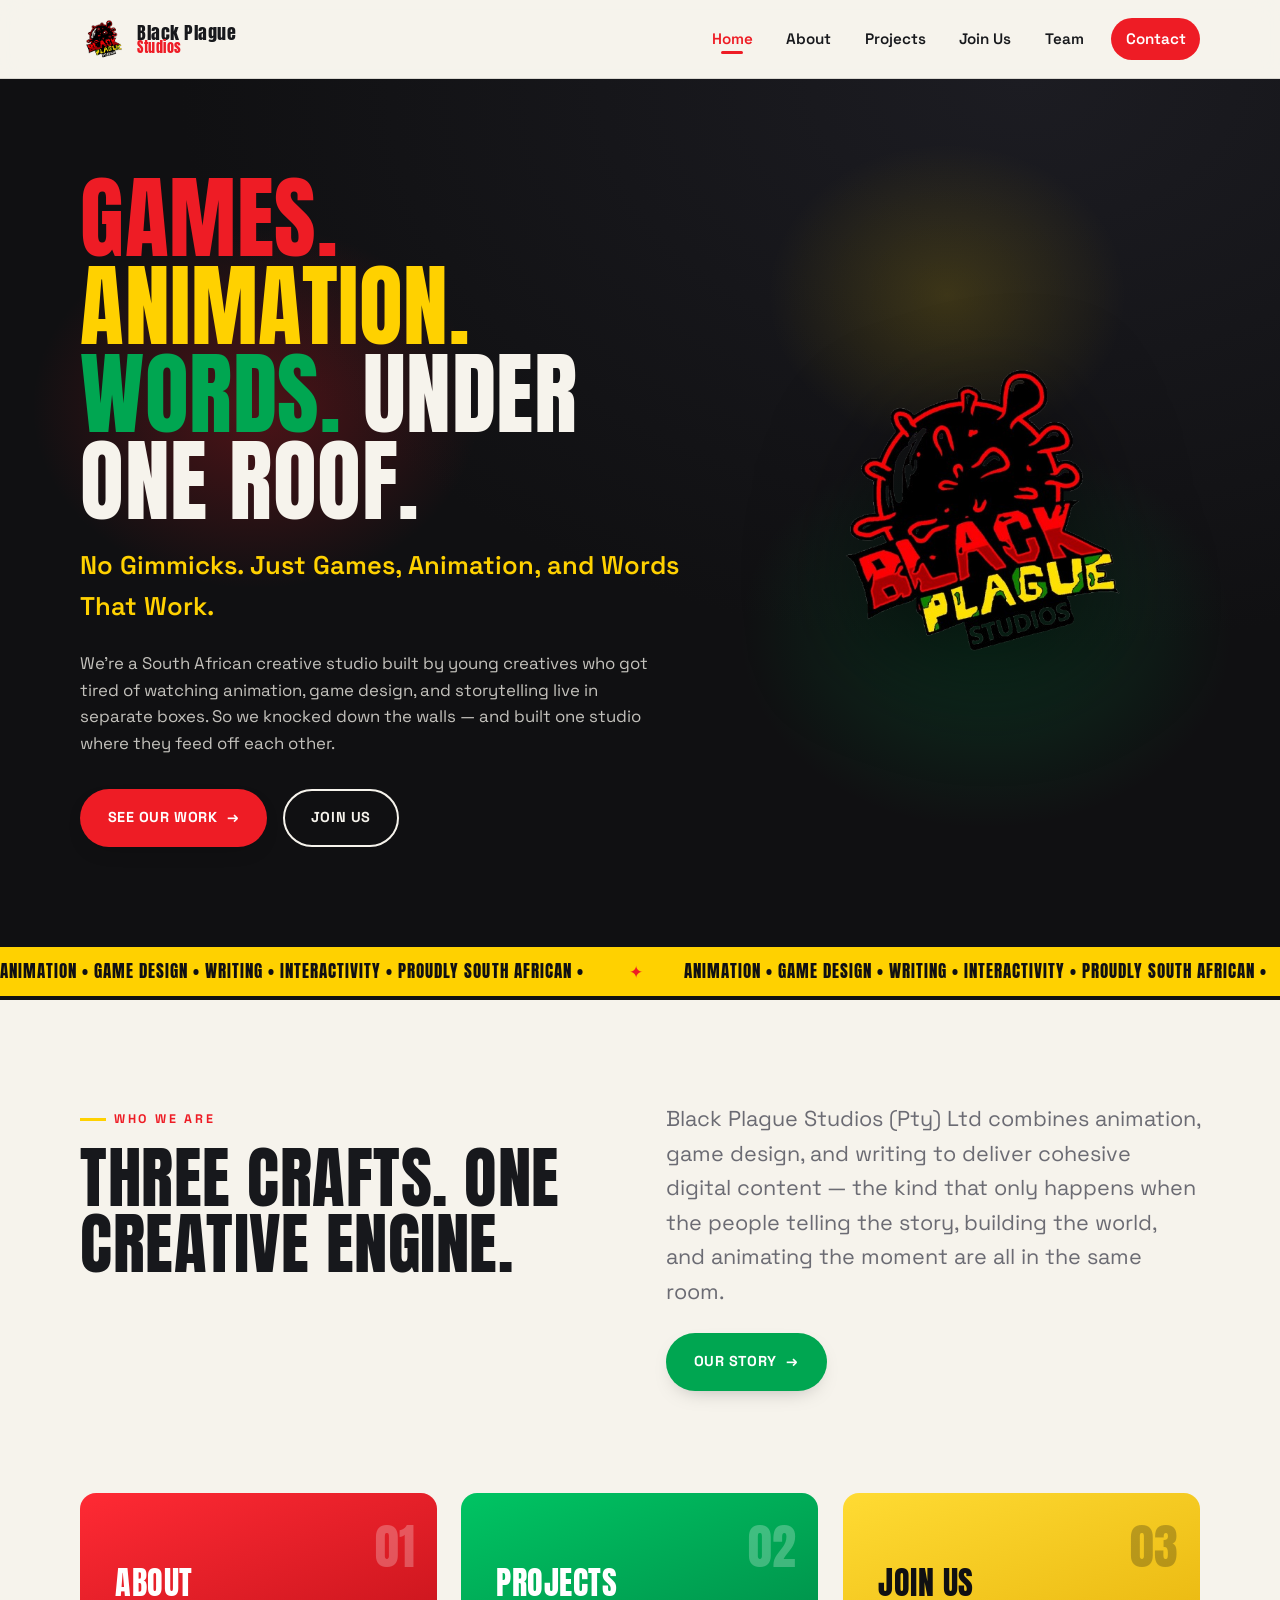
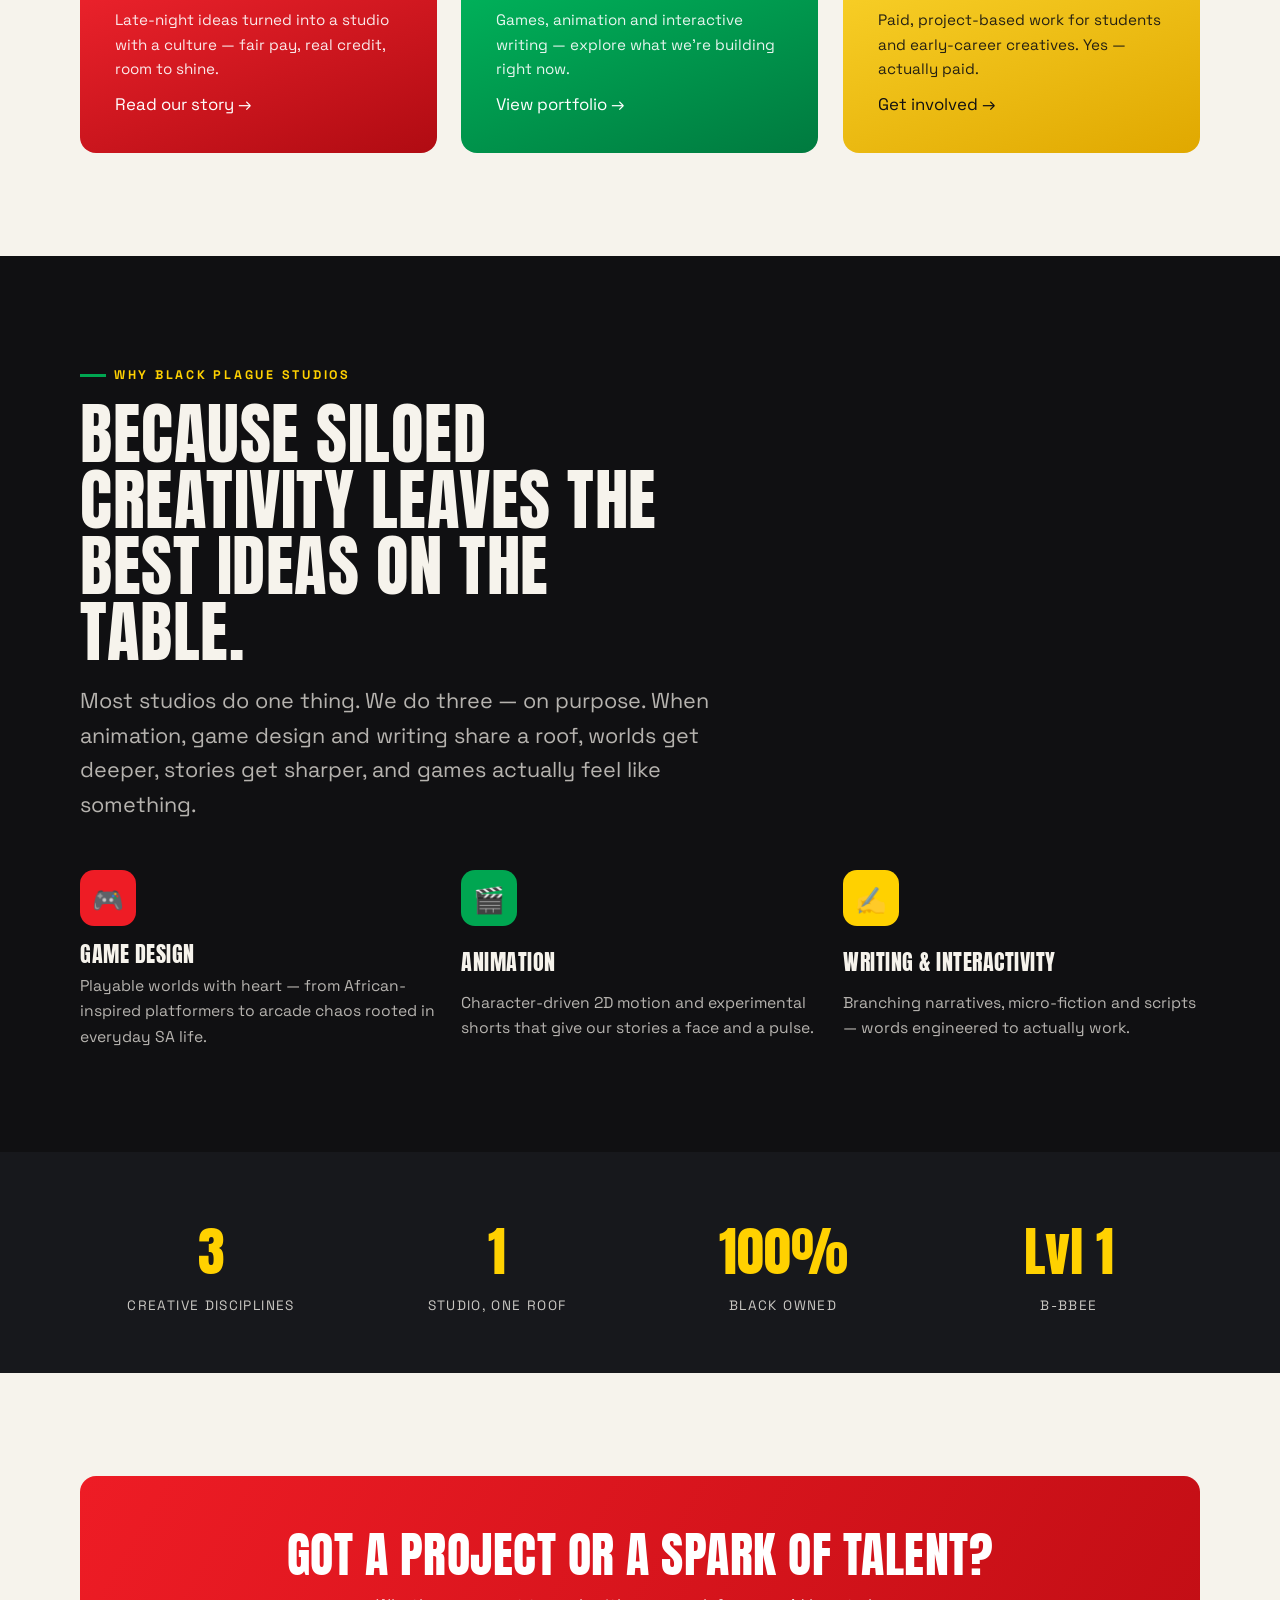
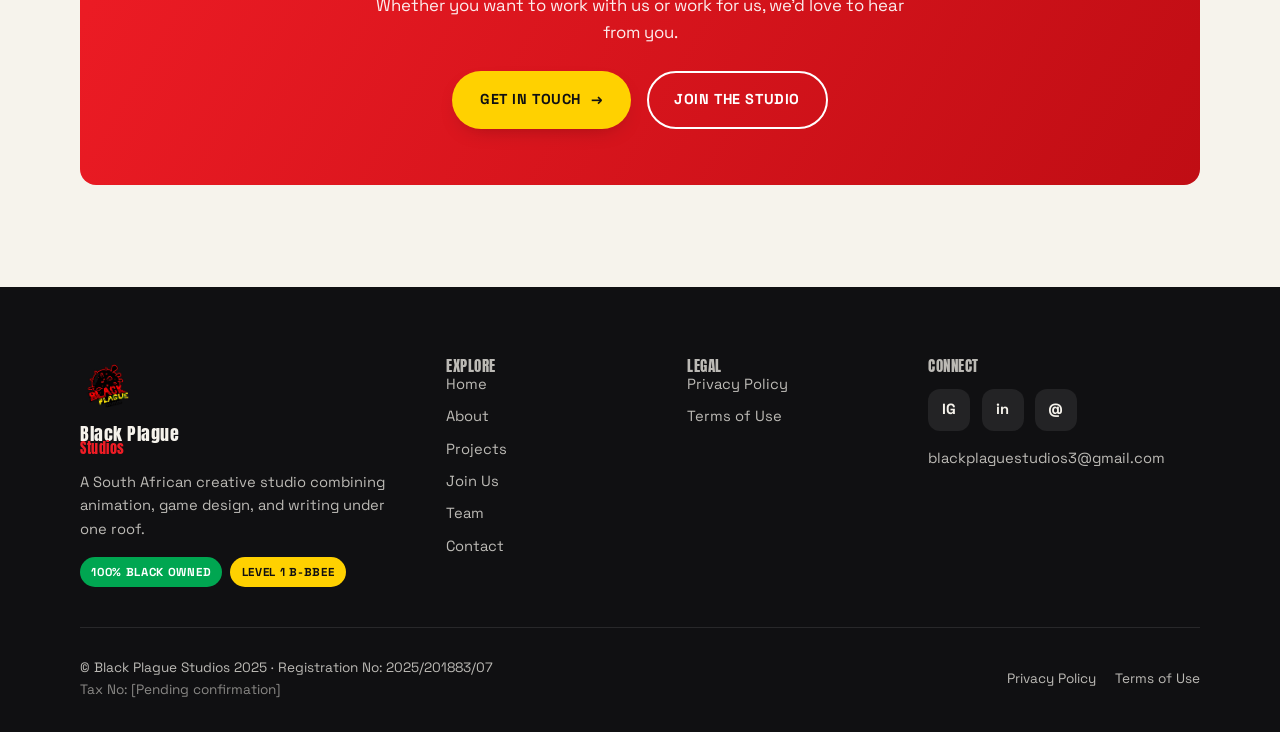
==== index.html @ 847efbd3 "Start" ====
<!DOCTYPE html>
<html lang="en">
<head>
  <meta charset="UTF-8" />
  <meta name="viewport" content="width=device-width, initial-scale=1.0" />
  <title>Black Plague Studios — Games, Animation &amp; Words That Work</title>
  <meta name="description" content="Black Plague Studios is a South African creative studio combining animation, game design, and writing under one roof. No gimmicks. Just work that works." />
  <meta name="theme-color" content="#101012" />

  <!-- Social preview -->
  <meta property="og:title" content="Black Plague Studios" />
  <meta property="og:description" content="No Gimmicks. Just Games, Animation, and Words That Work." />
  <meta property="og:type" content="website" />
  <meta property="og:image" content="assets/Company Logo.jpg" />

  <link rel="icon" type="image/jpeg" href="assets/Company Logo.jpg" />
  <link rel="preconnect" href="https://fonts.googleapis.com" />
  <link rel="preconnect" href="https://fonts.gstatic.com" crossorigin />
  <link href="https://fonts.googleapis.com/css2?family=Anton&family=Space+Grotesk:wght@400;500;600;700&display=swap" rel="stylesheet" />
  <link rel="stylesheet" href="css/styles.css" />
</head>
<body>

  <!-- ===== Loading screen (CSS logo animation placeholder for future video) ===== -->
  <div class="loader" id="loader" role="status" aria-live="polite">
    <div class="loader-inner">
      <video class="loader-video" src="assets/company animated video.mp4" poster="assets/logo.png" autoplay muted playsinline aria-label="Black Plague Studios intro animation"></video>
      <span class="loader-word">Loading</span>
      <div class="loader-bar"><span></span></div>
    </div>
  </div>

  <!-- ===== Header ===== -->
  <header class="site-header" id="siteHeader">
    <div class="container header-inner">
      <a class="brand" href="index.html" aria-label="Black Plague Studios home">
        <img class="brand-logo" src="assets/logo.png" alt="Black Plague Studios logo" />
        <span class="brand-name">Black Plague <span>Studios</span></span>
      </a>
      <nav class="main-nav" id="mainNav" aria-label="Primary">
        <ul>
          <li><a href="index.html">Home</a></li>
          <li><a href="about.html">About</a></li>
          <li><a href="projects.html">Projects</a></li>
          <li><a href="join-us.html">Join Us</a></li>
          <li><a href="team.html">Team</a></li>
          <li class="nav-cta"><a href="contact.html">Contact</a></li>
        </ul>
      </nav>
      <button class="nav-toggle" id="navToggle" aria-label="Toggle navigation menu" aria-expanded="false" aria-controls="mainNav">
        <span></span><span></span><span></span>
      </button>
    </div>
  </header>

  <main>
    <!-- ===== Hero ===== -->
    <section class="hero">
      <div class="container">
        <div class="hero-grid">
          <div class="hero-copy">
            <h1>
              <span class="hl-red">Games.</span>
              <span class="hl-yellow">Animation.</span>
              <span class="hl-green">Words.</span>
              Under one roof.
            </h1>
            <p class="hero-tagline">No Gimmicks. Just Games, Animation, and Words That Work.</p>
            <p class="hero-intro">
              We're a South African creative studio built by young creatives who got tired of
              watching animation, game design, and storytelling live in separate boxes. So we
              knocked down the walls — and built one studio where they feed off each other.
            </p>
            <div class="btn-row">
              <a class="btn" href="projects.html">See our work <span class="arrow">→</span></a>
              <a class="btn btn--ghost" href="join-us.html"><span>Join us</span></a>
            </div>
          </div>
          <div class="hero-logo-wrap">
            <img class="hero-logo" src="assets/logo.png" alt="Black Plague Studios plague-cell logo" />
          </div>
        </div>
      </div>
    </section>

    <!-- ===== Marquee strip ===== -->
    <div class="marquee" aria-hidden="true">
      <div class="marquee-track">
        <span>Animation • Game Design • Writing • Interactivity • Proudly South African •&nbsp;</span>
        <span>Animation • Game Design • Writing • Interactivity • Proudly South African •&nbsp;</span>
      </div>
    </div>

    <!-- ===== Intro / positioning ===== -->
    <section class="section">
      <div class="container">
        <div class="two-col">
          <div data-reveal>
            <p class="eyebrow">Who we are</p>
            <h2 class="section-title">Three crafts. One creative engine.</h2>
          </div>
          <div data-reveal data-delay="1">
            <p class="lead">
              Black Plague Studios (Pty) Ltd combines animation, game design, and writing to deliver
              cohesive digital content — the kind that only happens when the people telling the
              story, building the world, and animating the moment are all in the same room.
            </p>
            <div class="btn-row" style="margin-top:1.5rem">
              <a class="btn btn--green" href="about.html">Our story <span class="arrow">→</span></a>
            </div>
          </div>
        </div>
      </div>
    </section>

    <!-- ===== Teasers: About / Projects / Join ===== -->
    <section class="section" style="padding-top:0">
      <div class="container">
        <div class="teasers">
          <a class="teaser teaser--red" href="about.html" data-reveal>
            <span class="teaser-index">01</span>
            <h3>About</h3>
            <p>Late-night ideas turned into a studio with a culture — fair pay, real credit, room to shine.</p>
            <span class="card-link">Read our story <span class="arrow">→</span></span>
          </a>
          <a class="teaser teaser--green" href="projects.html" data-reveal data-delay="1">
            <span class="teaser-index">02</span>
            <h3>Projects</h3>
            <p>Games, animation and interactive writing — explore what we're building right now.</p>
            <span class="card-link">View portfolio <span class="arrow">→</span></span>
          </a>
          <a class="teaser teaser--yellow" href="join-us.html" data-reveal data-delay="2">
            <span class="teaser-index">03</span>
            <h3>Join Us</h3>
            <p>Paid, project-based work for students and early-career creatives. Yes — actually paid.</p>
            <span class="card-link">Get involved <span class="arrow">→</span></span>
          </a>
        </div>
      </div>
    </section>

    <!-- ===== Why Black Plague Studios ===== -->
    <section class="section section--dark">
      <div class="container">
        <div style="max-width:60ch" data-reveal>
          <p class="eyebrow">Why Black Plague Studios</p>
          <h2 class="section-title">Because siloed creativity leaves the best ideas on the table.</h2>
          <p class="lead" style="margin-top:1.2rem">
            Most studios do one thing. We do three — on purpose. When animation, game design and
            writing share a roof, worlds get deeper, stories get sharper, and games actually feel
            like something.
          </p>
        </div>

        <div class="grid grid-3" style="margin-top:3rem">
          <div class="feature" data-reveal>
            <span class="feature-icon" style="background:var(--red)">🎮</span>
            <h3>Game Design</h3>
            <p>Playable worlds with heart — from African-inspired platformers to arcade chaos rooted in everyday SA life.</p>
          </div>
          <div class="feature" data-reveal data-delay="1">
            <span class="feature-icon" style="background:var(--green)">🎬</span>
            <h3>Animation</h3>
            <p>Character-driven 2D motion and experimental shorts that give our stories a face and a pulse.</p>
          </div>
          <div class="feature" data-reveal data-delay="2">
            <span class="feature-icon" style="background:var(--yellow);color:var(--black)">✍️</span>
            <h3>Writing &amp; Interactivity</h3>
            <p>Branching narratives, micro-fiction and scripts — words engineered to actually work.</p>
          </div>
        </div>
      </div>
    </section>

    <!-- ===== Stats band ===== -->
    <section class="section section--ink" style="padding-block:clamp(2.5rem,5vw,3.5rem)">
      <div class="container">
        <div class="stats">
          <div class="stat" data-reveal>
            <div class="stat-num">3</div>
            <div class="stat-label">Creative disciplines</div>
          </div>
          <div class="stat" data-reveal data-delay="1">
            <div class="stat-num">1</div>
            <div class="stat-label">Studio, one roof</div>
          </div>
          <div class="stat" data-reveal data-delay="2">
            <div class="stat-num">100%</div>
            <div class="stat-label">Black owned</div>
          </div>
          <div class="stat" data-reveal data-delay="3">
            <div class="stat-num">Lvl 1</div>
            <div class="stat-label">B-BBEE</div>
          </div>
        </div>
      </div>
    </section>

    <!-- ===== CTA ===== -->
    <section class="section">
      <div class="container">
        <div class="cta-banner" data-reveal>
          <h2>Got a project or a spark of talent?</h2>
          <p>Whether you want to work with us or work for us, we'd love to hear from you.</p>
          <div class="btn-row" style="justify-content:center">
            <a class="btn btn--yellow" href="contact.html">Get in touch <span class="arrow">→</span></a>
            <a class="btn btn--ghost" href="join-us.html" style="border-color:#fff"><span style="color:#fff">Join the studio</span></a>
          </div>
        </div>
      </div>
    </section>
  </main>

  <!-- ===== Footer (shared) ===== -->
  <footer class="site-footer">
    <div class="container">
      <div class="footer-grid">
        <div class="footer-brand">
          <img class="footer-logo" src="assets/logo.png" alt="Black Plague Studios logo" />
          <span class="brand-name">Black Plague <span>Studios</span></span>
          <p>A South African creative studio combining animation, game design, and writing under one roof.</p>
          <div class="footer-badges">
            <span class="badge badge--g">100% Black Owned</span>
            <span class="badge badge--y">Level 1 B-BBEE</span>
          </div>
        </div>

        <div class="footer-col">
          <h4>Explore</h4>
          <ul class="footer-links">
            <li><a href="index.html">Home</a></li>
            <li><a href="about.html">About</a></li>
            <li><a href="projects.html">Projects</a></li>
            <li><a href="join-us.html">Join Us</a></li>
            <li><a href="team.html">Team</a></li>
            <li><a href="contact.html">Contact</a></li>
          </ul>
        </div>

        <div class="footer-col">
          <h4>Legal</h4>
          <ul class="footer-links">
            <li><a href="privacy-policy.html">Privacy Policy</a></li>
            <li><a href="terms.html">Terms of Use</a></li>
          </ul>
        </div>

        <div class="footer-col">
          <h4>Connect</h4>
          <div class="footer-social">
            <a class="ig" href="https://www.instagram.com/blackplaguestudio_rsa/" target="_blank" rel="noopener" aria-label="Instagram">IG</a>
            <a class="in" href="https://www.linkedin.com/company/black-plague-studios/" target="_blank" rel="noopener" aria-label="LinkedIn">in</a>
            <a class="mail" href="mailto:blackplaguestudios3@gmail.com" aria-label="Email">@</a>
          </div>
          <ul class="footer-links" style="margin-top:1rem">
            <li><a href="mailto:blackplaguestudios3@gmail.com">blackplaguestudios3@gmail.com</a></li>
          </ul>
        </div>
      </div>

      <div class="footer-legal">
        <div>
          <div>© Black Plague Studios 2025 · Registration No: 2025/201883/07</div>
          <div style="opacity:.7">Tax No: [Pending confirmation]</div>
        </div>
        <nav aria-label="Legal">
          <a href="privacy-policy.html">Privacy Policy</a>
          <a href="terms.html">Terms of Use</a>
        </nav>
      </div>
    </div>
  </footer>

  <script src="js/main.js"></script>
</body>
</html>
---- css/styles.css ----
/* ============================================================
   BLACK PLAGUE STUDIOS — Global Stylesheet
   Bold · Energetic · Urban
   Palette driven by CSS variables for easy theming.
   ============================================================ */

/* ---------- 1. Design Tokens ---------- */
:root {
  /* Brand palette (from the logo) */
  --red:    #ee1c25;
  --red-2:  #c00d14;
  --yellow: #ffd100;
  --green:  #00a651;
  --green-2:#008544;
  --black:  #101012;
  --ink:    #17181c;

  /* Neutrals */
  --paper:   #f6f3ec;   /* warm off-white page bg */
  --paper-2: #ece7db;
  --white:   #ffffff;
  --muted:   #6b6b73;
  --line:    rgba(16,16,18,.12);

  /* Semantic */
  --bg:        var(--paper);
  --text:      var(--ink);
  --accent:    var(--red);

  /* Type */
  --font-display: "Anton", "Arial Narrow", "Impact", sans-serif;
  --font-body: "Space Grotesk", "Segoe UI", system-ui, -apple-system, sans-serif;

  /* Structure */
  --container: 1200px;
  --radius: 16px;
  --radius-sm: 10px;
  --header-h: 78px;

  /* Motion */
  --ease: cubic-bezier(.16,.84,.44,1);
  --shadow: 0 18px 40px -18px rgba(0,0,0,.45);
  --shadow-sm: 0 8px 22px -12px rgba(0,0,0,.35);
}

/* ---------- 2. Reset & Base ---------- */
*, *::before, *::after { box-sizing: border-box; }

* { margin: 0; }

html {
  scroll-behavior: smooth;
  -webkit-text-size-adjust: 100%;
}

body {
  font-family: var(--font-body);
  background: var(--bg);
  color: var(--text);
  line-height: 1.6;
  font-size: 1.05rem;
  -webkit-font-smoothing: antialiased;
  overflow-x: hidden;
}

img { max-width: 100%; display: block; height: auto; }

a { color: inherit; text-decoration: none; }

ul { list-style: none; padding: 0; }

button { font-family: inherit; cursor: pointer; border: none; background: none; }

h1, h2, h3, h4 {
  font-family: var(--font-display);
  font-weight: 400;
  line-height: .98;
  letter-spacing: .5px;
  text-transform: uppercase;
}

:focus-visible {
  outline: 3px solid var(--green);
  outline-offset: 3px;
  border-radius: 4px;
}

/* ---------- 3. Layout helpers ---------- */
.container {
  width: 100%;
  max-width: var(--container);
  margin-inline: auto;
  padding-inline: clamp(1.1rem, 4vw, 2.5rem);
}

.section {
  padding-block: clamp(3.5rem, 8vw, 7rem);
  position: relative;
}

.section--dark { background: var(--black); color: var(--paper); }
.section--ink  { background: var(--ink);  color: var(--paper); }

.eyebrow {
  display: inline-flex;
  align-items: center;
  gap: .5rem;
  font-family: var(--font-body);
  font-weight: 700;
  font-size: .78rem;
  letter-spacing: .22em;
  text-transform: uppercase;
  color: var(--red);
  margin-bottom: 1rem;
}
.eyebrow::before {
  content: "";
  width: 26px; height: 3px;
  background: var(--yellow);
  display: inline-block;
}
.section--dark .eyebrow, .section--ink .eyebrow { color: var(--yellow); }
.section--dark .eyebrow::before { background: var(--green); }

.section-title {
  font-size: clamp(2.1rem, 6vw, 4.2rem);
  max-width: 18ch;
}

.lead {
  font-size: clamp(1.05rem, 2vw, 1.35rem);
  max-width: 60ch;
  color: var(--muted);
}
.section--dark .lead, .section--ink .lead { color: rgba(246,243,236,.72); }

.text-center { text-align: center; }
.mx-auto { margin-inline: auto; }

/* ---------- 4. Buttons ---------- */
.btn {
  --btn-bg: var(--red);
  --btn-fg: #fff;
  display: inline-flex;
  align-items: center;
  gap: .6rem;
  padding: .95rem 1.6rem;
  background: var(--btn-bg);
  color: var(--btn-fg);
  font-weight: 700;
  letter-spacing: .04em;
  text-transform: uppercase;
  font-size: .9rem;
  border-radius: 999px;
  transition: transform .25s var(--ease), box-shadow .25s var(--ease), background .25s;
  box-shadow: var(--shadow-sm);
  border: 2px solid transparent;
}
.btn:hover { transform: translateY(-3px); box-shadow: var(--shadow); }
.btn:active { transform: translateY(-1px); }
.btn .arrow { transition: transform .25s var(--ease); }
.btn:hover .arrow { transform: translateX(4px); }

.btn--yellow { --btn-bg: var(--yellow); --btn-fg: var(--black); }
.btn--green  { --btn-bg: var(--green);  --btn-fg: #fff; }
.btn--ghost {
  --btn-bg: transparent; --btn-fg: currentColor;
  border-color: currentColor;
  box-shadow: none;
}
.btn--ghost:hover { background: currentColor; }
.btn--ghost:hover span { color: var(--black); }

.btn-row { display: flex; flex-wrap: wrap; gap: 1rem; }

/* ---------- 5. Loader ---------- */
.loader {
  position: fixed;
  inset: 0;
  z-index: 2000;
  background: var(--black);
  display: grid;
  place-items: center;
  transition: opacity .6s var(--ease), visibility .6s;
}
.loader.is-hidden { opacity: 0; visibility: hidden; pointer-events: none; }
.loader-inner { display: grid; justify-items: center; gap: 1.8rem; width: min(80vw, 320px); }
.loader-logo {
  width: clamp(130px, 40vw, 190px);
  animation: loaderPulse 1.4s var(--ease) infinite;
  filter: drop-shadow(0 0 24px rgba(238,28,37,.5));
}
.loader-video {
  width: clamp(230px, 72vw, 480px);
  max-width: 92vw;
  height: auto;
  border-radius: 14px;
  background: var(--black);
  filter: drop-shadow(0 0 30px rgba(238,28,37,.4));
}
.loader-word {
  font-family: var(--font-display);
  color: var(--paper);
  letter-spacing: .3em;
  font-size: .8rem;
  text-transform: uppercase;
  opacity: .7;
}
.loader-bar {
  width: 100%;
  height: 5px;
  border-radius: 999px;
  background: rgba(255,255,255,.14);
  overflow: hidden;
}
.loader-bar span {
  display: block;
  height: 100%;
  width: 40%;
  border-radius: 999px;
  background: linear-gradient(90deg, var(--red), var(--yellow), var(--green));
  animation: loaderBar 1.3s var(--ease) infinite;
}
@keyframes loaderPulse {
  0%,100% { transform: scale(1) rotate(-3deg); }
  50%     { transform: scale(1.08) rotate(3deg); }
}
@keyframes loaderBar {
  0%   { transform: translateX(-110%); }
  60%  { transform: translateX(120%); }
  100% { transform: translateX(280%); }
}

/* ---------- 6. Header / Nav ---------- */
.site-header {
  position: sticky;
  top: 0;
  z-index: 1000;
  background: rgba(246,243,236,.82);
  backdrop-filter: blur(12px);
  border-bottom: 1px solid var(--line);
  transition: background .3s, box-shadow .3s, padding .3s;
}
.site-header.is-scrolled {
  box-shadow: 0 10px 30px -20px rgba(0,0,0,.5);
  background: rgba(246,243,236,.94);
}
.header-inner {
  display: flex;
  align-items: center;
  justify-content: space-between;
  gap: 1.5rem;
  min-height: var(--header-h);
}
.brand { display: flex; align-items: center; gap: .7rem; }
.brand-logo { width: 46px; height: 46px; object-fit: contain; }
.brand-name {
  font-family: var(--font-display);
  font-size: 1.15rem;
  line-height: .9;
  letter-spacing: .5px;
  display: grid;
}
.brand-name span { color: var(--red); font-size: .78em; }

.main-nav ul { display: flex; align-items: center; gap: .3rem; }
.main-nav a {
  display: inline-block;
  padding: .55rem .9rem;
  font-weight: 600;
  font-size: .95rem;
  border-radius: 999px;
  position: relative;
  transition: color .2s, background .2s;
}
.main-nav a::after {
  content: "";
  position: absolute;
  left: 50%; bottom: .35rem;
  width: 0; height: 3px;
  background: var(--red);
  border-radius: 2px;
  transform: translateX(-50%);
  transition: width .25s var(--ease);
}
.main-nav a:hover::after { width: 22px; }
.main-nav a.is-active { color: var(--red); }
.main-nav a.is-active::after { width: 22px; }
.main-nav .nav-cta { margin-left: .5rem; }
.main-nav .nav-cta a {
  background: var(--red);
  color: #fff;
}
.main-nav .nav-cta a::after { display: none; }
.main-nav .nav-cta a:hover { background: var(--red-2); }

.nav-toggle {
  display: none;
  width: 46px; height: 46px;
  border-radius: 12px;
  background: var(--black);
  position: relative;
}
.nav-toggle span {
  position: absolute;
  left: 12px; right: 12px;
  height: 2.5px;
  background: var(--paper);
  border-radius: 2px;
  transition: transform .3s var(--ease), opacity .2s;
}
.nav-toggle span:nth-child(1) { top: 15px; }
.nav-toggle span:nth-child(2) { top: 22px; }
.nav-toggle span:nth-child(3) { top: 29px; }
.nav-toggle[aria-expanded="true"] span:nth-child(1) { transform: translateY(7px) rotate(45deg); }
.nav-toggle[aria-expanded="true"] span:nth-child(2) { opacity: 0; }
.nav-toggle[aria-expanded="true"] span:nth-child(3) { transform: translateY(-7px) rotate(-45deg); }

/* ---------- 7. Hero ---------- */
.hero {
  position: relative;
  background: radial-gradient(120% 120% at 80% 0%, #1c1c22 0%, var(--black) 55%);
  color: var(--paper);
  overflow: hidden;
  padding-block: clamp(3rem, 8vw, 6rem);
}
.hero::before {
  content: "";
  position: absolute; inset: 0;
  background:
    radial-gradient(closest-side, rgba(238,28,37,.28), transparent 70%) -10% 20%/50% 60% no-repeat,
    radial-gradient(closest-side, rgba(0,166,81,.22), transparent 70%) 110% 90%/55% 65% no-repeat,
    radial-gradient(closest-side, rgba(255,209,0,.16), transparent 70%) 90% 0%/40% 50% no-repeat;
  pointer-events: none;
}
.hero .container { position: relative; z-index: 1; }
.hero-grid {
  display: grid;
  grid-template-columns: 1.15fr .85fr;
  gap: clamp(2rem, 5vw, 4rem);
  align-items: center;
}
.hero-logo-wrap { display: grid; place-items: center; }
.hero-logo {
  width: min(78%, 380px);
  filter: drop-shadow(0 30px 50px rgba(0,0,0,.6));
  animation: floaty 6s ease-in-out infinite;
}
@keyframes floaty {
  0%,100% { transform: translateY(0) rotate(-1.5deg); }
  50%     { transform: translateY(-16px) rotate(1.5deg); }
}
.hero h1 {
  font-size: clamp(2.6rem, 8vw, 5.6rem);
  margin-bottom: 1.2rem;
}
.hero h1 .hl-red { color: var(--red); }
.hero h1 .hl-yellow { color: var(--yellow); }
.hero h1 .hl-green { color: var(--green); }
.hero-tagline {
  font-size: clamp(1.1rem, 2.4vw, 1.6rem);
  font-weight: 600;
  color: var(--yellow);
  margin-bottom: 1.4rem;
}
.hero-intro { color: rgba(246,243,236,.78); max-width: 52ch; margin-bottom: 2rem; }

/* marquee strip */
.marquee {
  background: var(--yellow);
  color: var(--black);
  overflow: hidden;
  border-block: 4px solid var(--black);
  padding-block: .7rem;
}
.marquee-track {
  display: flex;
  gap: 2.5rem;
  width: max-content;
  animation: marquee 26s linear infinite;
  font-family: var(--font-display);
  text-transform: uppercase;
  letter-spacing: .06em;
  font-size: 1.05rem;
}
.marquee-track span { display: inline-flex; align-items: center; gap: 2.5rem; }
.marquee-track span::after { content: "✦"; color: var(--red); }
@keyframes marquee { to { transform: translateX(-50%); } }

/* ---------- 8. Cards & Grids ---------- */
.grid { display: grid; gap: 1.5rem; }
.grid-3 { grid-template-columns: repeat(3, 1fr); }
.grid-2 { grid-template-columns: repeat(2, 1fr); }

.card {
  background: var(--white);
  border-radius: var(--radius);
  padding: 2rem;
  box-shadow: var(--shadow-sm);
  border: 1px solid var(--line);
  transition: transform .3s var(--ease), box-shadow .3s var(--ease);
  position: relative;
  overflow: hidden;
}
.card:hover { transform: translateY(-6px); box-shadow: var(--shadow); }
.card .card-num {
  font-family: var(--font-display);
  font-size: 2.4rem;
  color: var(--line);
  line-height: 1;
}
.card h3 { font-size: 1.5rem; margin: .8rem 0 .6rem; }
.card p { color: var(--muted); font-size: .98rem; }
.card .card-link {
  display: inline-flex; align-items: center; gap: .4rem;
  font-weight: 700; color: var(--red); margin-top: 1.1rem;
  font-size: .9rem; text-transform: uppercase; letter-spacing: .05em;
}
.card .card-link .arrow { transition: transform .25s var(--ease); }
.card:hover .card-link .arrow { transform: translateX(5px); }
.card::before {
  content: "";
  position: absolute; left: 0; top: 0; bottom: 0;
  width: 5px; background: var(--accent);
  transform: scaleY(0); transform-origin: top;
  transition: transform .3s var(--ease);
}
.card:hover::before { transform: scaleY(1); }
.card--r::before { background: var(--red); }
.card--y::before { background: var(--yellow); }
.card--g::before { background: var(--green); }

/* Teaser split section */
.teasers { display: grid; grid-template-columns: repeat(3,1fr); gap: 1.5rem; }
.teaser {
  border-radius: var(--radius);
  padding: 2.2rem;
  color: #fff;
  min-height: 260px;
  display: flex;
  flex-direction: column;
  justify-content: flex-end;
  gap: .6rem;
  position: relative;
  overflow: hidden;
  transition: transform .3s var(--ease);
}
.teaser:hover { transform: translateY(-6px); }
.teaser h3 { font-size: 2rem; }
.teaser p { opacity: .9; font-size: .95rem; }
.teaser .card-link { color: #fff; }
.teaser--red { background: linear-gradient(160deg,#ff2a34,#b00b12); }
.teaser--green { background: linear-gradient(160deg,#00c463,#007a3f); }
.teaser--yellow { background: linear-gradient(160deg,#ffdb33,#e0a800); color: var(--black); }
.teaser--yellow .card-link { color: var(--black); }
.teaser .teaser-index {
  position: absolute; top: 1rem; right: 1.4rem;
  font-family: var(--font-display); font-size: 3rem; opacity: .25;
}

/* Why / feature list */
.feature {
  display: grid; gap: .6rem;
}
.feature .feature-icon {
  width: 56px; height: 56px; border-radius: 14px;
  display: grid; place-items: center;
  font-size: 1.6rem; font-weight: 800;
  color: #fff; margin-bottom: .5rem;
  font-family: var(--font-display);
}
.feature h3 { font-size: 1.35rem; }
.feature p { color: rgba(246,243,236,.72); font-size: .98rem; }

/* Value list */
.value-list { display: grid; gap: 1rem; }
.value-list li {
  display: flex; gap: 1rem; align-items: flex-start;
  background: var(--white);
  border: 1px solid var(--line);
  border-radius: var(--radius-sm);
  padding: 1.2rem 1.4rem;
  transition: transform .25s var(--ease), border-color .25s;
}
.value-list li:hover { transform: translateX(6px); border-color: var(--red); }
.value-list .tick {
  flex: none;
  width: 30px; height: 30px; border-radius: 8px;
  background: var(--green); color: #fff;
  display: grid; place-items: center; font-weight: 800;
}

/* Story / prose */
.prose { max-width: 68ch; }
.prose p { margin-bottom: 1.2rem; }
.prose h2 { font-size: clamp(1.8rem,4vw,2.8rem); margin: 2rem 0 1rem; }

.two-col {
  display: grid;
  grid-template-columns: repeat(2, 1fr);
  gap: clamp(1.5rem, 4vw, 3.5rem);
  align-items: start;
}

/* Stat band */
.stats { display: grid; grid-template-columns: repeat(4,1fr); gap: 1.5rem; text-align: center; }
.stat .stat-num { font-family: var(--font-display); font-size: clamp(2.2rem,5vw,3.4rem); color: var(--yellow); }
.stat .stat-label { font-size: .85rem; letter-spacing: .1em; text-transform: uppercase; opacity: .8; }

/* ---------- 9. Projects page theming ---------- */
.medium-band {
  padding-block: clamp(3rem, 7vw, 6rem);
  position: relative;
  overflow: hidden;
}
.medium-head { display: flex; align-items: flex-end; justify-content: space-between; gap: 1.5rem; flex-wrap: wrap; margin-bottom: 2.5rem; }
.medium-head .medium-index {
  font-family: var(--font-display);
  font-size: clamp(3rem, 10vw, 7rem);
  line-height: .8;
  opacity: .18;
}

.project-grid { display: grid; grid-template-columns: repeat(2,1fr); gap: 1.6rem; }

.project-card {
  border-radius: var(--radius);
  overflow: hidden;
  position: relative;
  display: flex;
  flex-direction: column;
  transition: transform .3s var(--ease), box-shadow .3s var(--ease);
}
.project-card:hover { transform: translateY(-6px); }
.project-thumb {
  aspect-ratio: 16/10;
  display: grid; place-items: center;
  position: relative;
  overflow: hidden;
}
.project-thumb img { width: 100%; height: 100%; object-fit: cover; }
.project-placeholder {
  width: 100%; height: 100%;
  display: grid; place-items: center;
  font-family: var(--font-display);
  font-size: clamp(1.4rem,4vw,2.2rem);
  text-align: center;
  padding: 1rem;
}
.project-body { padding: 1.5rem 1.6rem 1.8rem; flex: 1; display: flex; flex-direction: column; gap: .6rem; }
.project-body h3 { font-size: 1.6rem; }
.project-body p { font-size: .96rem; }

.status-tag {
  align-self: flex-start;
  font-size: .72rem;
  font-weight: 700;
  letter-spacing: .12em;
  text-transform: uppercase;
  padding: .35rem .7rem;
  border-radius: 999px;
}

/* --- GAMES: game-UI feel (dark, neon, HUD) --- */
.medium-games {
  background:
    linear-gradient(rgba(16,16,18,.92), rgba(16,16,18,.96)),
    repeating-linear-gradient(45deg, #1a1a20 0 2px, transparent 2px 22px);
  color: var(--paper);
}
.medium-games .medium-index { color: var(--green); }
.medium-games .project-card {
  background: #17181d;
  border: 1px solid rgba(0,166,81,.35);
  box-shadow: 0 0 0 1px rgba(0,166,81,.12);
}
.medium-games .project-card:hover { box-shadow: 0 0 30px -6px rgba(0,166,81,.5); }
.medium-games .project-thumb { background: linear-gradient(135deg,#0d3d24,#061a10); }
.medium-games .project-placeholder { color: rgba(0,166,81,.85); }
.medium-games .project-body p { color: rgba(246,243,236,.72); }
.medium-games .status-tag { background: var(--green); color: #04160d; }
.medium-games .status-tag.alt { background: transparent; color: var(--yellow); border: 1px solid var(--yellow); }
.hud-corner { position: absolute; width: 18px; height: 18px; border: 2px solid var(--green); }
.hud-corner.tl { top: 10px; left: 10px; border-right: 0; border-bottom: 0; }
.hud-corner.br { bottom: 10px; right: 10px; border-left: 0; border-top: 0; }

/* --- ANIMATION: film/motion showcase (letterbox, cinematic) --- */
.medium-anim { background: #0b0b0d; color: var(--paper); }
.medium-anim .medium-index { color: var(--red); }
.medium-anim .project-card {
  background: #141416;
  border: 1px solid rgba(255,255,255,.08);
}
.medium-anim .project-thumb {
  background: linear-gradient(135deg,#2a0b0d,#120405);
  border-block: 8px solid #000; /* letterbox bars */
}
.medium-anim .project-placeholder { color: rgba(238,28,37,.85); }
.medium-anim .project-body p { color: rgba(246,243,236,.72); }
.medium-anim .status-tag { background: var(--red); color: #fff; }
.play-badge {
  position: absolute;
  width: 64px; height: 64px; border-radius: 50%;
  background: rgba(238,28,37,.9);
  display: grid; place-items: center;
  color: #fff; font-size: 1.4rem;
  box-shadow: 0 0 0 8px rgba(238,28,37,.2);
  transition: transform .3s var(--ease);
}
.project-card:hover .play-badge { transform: scale(1.12); }

/* --- WRITING: literary / interactive-fiction feel (paper, serif) --- */
.medium-writing { background: var(--paper-2); color: var(--ink); }
.medium-writing .medium-index { color: var(--red); }
.medium-writing .project-card {
  background: #fffdf7;
  border: 1px solid rgba(16,16,18,.14);
  box-shadow: 6px 6px 0 rgba(16,16,18,.12);
}
.medium-writing .project-card:hover { box-shadow: 10px 10px 0 rgba(238,28,37,.25); }
.medium-writing .project-thumb {
  background:
    repeating-linear-gradient(transparent 0 27px, rgba(16,16,18,.08) 27px 28px),
    #fffdf7;
  border-bottom: 1px solid rgba(16,16,18,.12);
}
.medium-writing .project-placeholder {
  font-family: Georgia, "Times New Roman", serif;
  font-style: italic;
  color: rgba(16,16,18,.55);
  text-transform: none;
}
.medium-writing .project-body h3 { font-family: Georgia, serif; text-transform: none; letter-spacing: 0; }
.medium-writing .status-tag { background: var(--ink); color: var(--yellow); }
.medium-writing .branch {
  display: inline-flex; gap: .4rem; flex-wrap: wrap; margin-top: .4rem;
}
.medium-writing .branch a {
  font-family: Georgia, serif; font-style: italic; font-size: .85rem;
  border-bottom: 1px dashed var(--red); color: var(--red);
}

/* ---------- 10. Team ---------- */
.team-grid { display: grid; grid-template-columns: repeat(3,1fr); gap: 1.6rem; }
.team-card {
  background: var(--white);
  border-radius: var(--radius);
  overflow: hidden;
  border: 1px solid var(--line);
  box-shadow: var(--shadow-sm);
  transition: transform .3s var(--ease), box-shadow .3s var(--ease);
}
.team-card:hover { transform: translateY(-6px); box-shadow: var(--shadow); }
.team-photo {
  aspect-ratio: 1/1;
  background: linear-gradient(135deg,#26262c,#101012);
  display: grid; place-items: center;
  position: relative;
  overflow: hidden;
}
.team-photo img { width: 100%; height: 100%; object-fit: cover; }
.team-photo .avatar-ph {
  font-family: var(--font-display);
  font-size: 3rem; color: var(--yellow);
}
.team-photo::after {
  content: "";
  position: absolute; left: 0; right: 0; bottom: 0; height: 6px;
  background: linear-gradient(90deg,var(--red),var(--yellow),var(--green));
}
.team-info { padding: 1.3rem 1.4rem 1.6rem; }
.team-info h3 { font-size: 1.4rem; }
.team-info .role { color: var(--red); font-weight: 700; font-size: .82rem; letter-spacing: .1em; text-transform: uppercase; margin: .3rem 0 .7rem; }
.team-info p { color: var(--muted); font-size: .93rem; }

/* ---------- 11. Forms ---------- */
.form-card {
  background: var(--white);
  border-radius: var(--radius);
  padding: clamp(1.6rem, 4vw, 2.6rem);
  box-shadow: var(--shadow-sm);
  border: 1px solid var(--line);
}
.field { display: grid; gap: .45rem; margin-bottom: 1.2rem; }
.field label { font-weight: 700; font-size: .82rem; letter-spacing: .08em; text-transform: uppercase; }
.field input, .field textarea {
  font-family: inherit; font-size: 1rem;
  padding: .85rem 1rem;
  border: 2px solid var(--line);
  border-radius: var(--radius-sm);
  background: var(--paper);
  transition: border-color .2s, background .2s;
  width: 100%;
}
.field input:focus, .field textarea:focus {
  outline: none; border-color: var(--red); background: #fff;
}
.field textarea { resize: vertical; min-height: 140px; }

/* Contact detail chips */
.contact-list { display: grid; gap: 1rem; }
.contact-list a {
  display: flex; align-items: center; gap: 1rem;
  background: var(--white);
  border: 1px solid var(--line);
  border-radius: var(--radius-sm);
  padding: 1rem 1.2rem;
  font-weight: 600;
  transition: transform .25s var(--ease), border-color .25s;
}
.contact-list a:hover { transform: translateX(6px); border-color: var(--red); }
.contact-list .ci {
  width: 44px; height: 44px; border-radius: 12px; flex: none;
  display: grid; place-items: center; color: #fff; font-weight: 800;
  font-family: var(--font-display);
}
.ci--mail { background: var(--red); }
.ci--ig { background: linear-gradient(135deg,#f58529,#dd2a7b,#8134af); }
.ci--in { background: #0a66c2; }

/* ---------- 12. CTA banner ---------- */
.cta-banner {
  background: linear-gradient(120deg, var(--red), var(--red-2));
  color: #fff;
  border-radius: var(--radius);
  padding: clamp(2rem, 5vw, 3.5rem);
  text-align: center;
  position: relative;
  overflow: hidden;
}
.cta-banner h2 { font-size: clamp(1.8rem,5vw,3rem); margin-bottom: .8rem; }
.cta-banner p { max-width: 50ch; margin: 0 auto 1.6rem; opacity: .92; }
.cta-banner .btn--yellow { --btn-fg: var(--black); }

/* ---------- 13. Footer ---------- */
.site-footer {
  background: var(--black);
  color: rgba(246,243,236,.75);
  padding-block: clamp(3rem,6vw,4.5rem) 2rem;
  font-size: .92rem;
}
.footer-grid {
  display: grid;
  grid-template-columns: 1.6fr 1fr 1fr 1.3fr;
  gap: 2rem;
  padding-bottom: 2.5rem;
  border-bottom: 1px solid rgba(255,255,255,.1);
}
.footer-brand .brand-name { color: var(--paper); }
.footer-brand p { margin-top: 1rem; max-width: 34ch; }
.footer-logo { width: 54px; margin-bottom: .8rem; }
.footer h4 { font-family: var(--font-display); color: var(--paper); font-size: 1.05rem; margin-bottom: 1rem; letter-spacing: .06em; }
.footer-links li { margin-bottom: .55rem; }
.footer-links a { transition: color .2s, padding .2s; }
.footer-links a:hover { color: var(--yellow); padding-left: 4px; }
.footer-badges { display: flex; flex-wrap: wrap; gap: .5rem; margin-top: 1rem; }
.badge {
  font-size: .72rem; font-weight: 700; letter-spacing: .06em;
  padding: .35rem .7rem; border-radius: 999px;
  text-transform: uppercase;
}
.badge--g { background: var(--green); color: #fff; }
.badge--y { background: var(--yellow); color: var(--black); }
.footer-social { display: flex; gap: .7rem; margin-top: 1rem; }
.footer-social a {
  width: 42px; height: 42px; border-radius: 12px;
  display: grid; place-items: center;
  background: rgba(255,255,255,.08);
  font-weight: 800; color: var(--paper);
  transition: background .25s, transform .25s;
}
.footer-social a:hover { transform: translateY(-3px); }
.footer-social a.ig:hover { background: linear-gradient(135deg,#f58529,#dd2a7b,#8134af); }
.footer-social a.in:hover { background: #0a66c2; }
.footer-social a.mail:hover { background: var(--red); }
.footer-legal {
  display: flex; flex-wrap: wrap; gap: 1rem;
  justify-content: space-between; align-items: center;
  padding-top: 1.8rem;
  font-size: .85rem;
}
.footer-legal nav { display: flex; gap: 1.2rem; }
.footer-legal a:hover { color: var(--yellow); }

/* ---------- 14. Page hero (interior) ---------- */
.page-hero {
  background: radial-gradient(120% 140% at 20% 0%, #1e1e26, var(--black) 60%);
  color: var(--paper);
  padding-block: clamp(3rem, 8vw, 5.5rem);
  position: relative;
  overflow: hidden;
}
.page-hero::after {
  content: "";
  position: absolute; right: -60px; top: -60px;
  width: 320px; height: 320px;
  background: radial-gradient(closest-side, rgba(238,28,37,.35), transparent 70%);
  pointer-events: none;
}
.page-hero h1 { font-size: clamp(2.6rem, 8vw, 5rem); }
.page-hero p { color: rgba(246,243,236,.78); max-width: 58ch; margin-top: 1rem; }
.breadcrumb { font-size: .82rem; letter-spacing: .1em; text-transform: uppercase; color: var(--yellow); margin-bottom: 1rem; }
.breadcrumb a { opacity: .85; }
.breadcrumb a:hover { opacity: 1; }

/* Legal doc styling */
.legal-doc { max-width: 76ch; }
.legal-doc h2 { font-size: 1.5rem; margin: 2.2rem 0 .8rem; }
.legal-doc p, .legal-doc li { color: var(--ink); }
.legal-doc ul { list-style: disc; padding-left: 1.3rem; margin-bottom: 1.2rem; }
.legal-doc li { margin-bottom: .5rem; }
.legal-note {
  background: #fff6d6;
  border: 2px dashed var(--yellow);
  border-radius: var(--radius-sm);
  padding: 1.2rem 1.4rem;
  margin-bottom: 2rem;
  font-weight: 600;
}
.legal-note strong { color: var(--red-2); }

/* ---------- 15. Scroll reveal ---------- */
[data-reveal] {
  opacity: 0;
  transform: translateY(28px);
  transition: opacity .7s var(--ease), transform .7s var(--ease);
  will-change: opacity, transform;
}
[data-reveal].in-view { opacity: 1; transform: none; }
[data-reveal][data-delay="1"] { transition-delay: .08s; }
[data-reveal][data-delay="2"] { transition-delay: .16s; }
[data-reveal][data-delay="3"] { transition-delay: .24s; }

/* ---------- 16. Responsive ---------- */
@media (max-width: 960px) {
  .hero-grid { grid-template-columns: 1fr; text-align: center; }
  .hero-logo-wrap { order: -1; }
  .hero-intro { margin-inline: auto; }
  .hero .btn-row { justify-content: center; }
  .footer-grid { grid-template-columns: 1fr 1fr; }
}

@media (max-width: 860px) {
  .nav-toggle { display: block; }
  .main-nav {
    position: fixed;
    inset: var(--header-h) 0 auto 0;
    background: var(--black);
    padding: 1.2rem clamp(1.1rem,4vw,2.5rem) 2rem;
    transform: translateY(-120%);
    transition: transform .4s var(--ease);
    box-shadow: 0 20px 40px -20px rgba(0,0,0,.6);
    max-height: calc(100vh - var(--header-h));
    overflow-y: auto;
  }
  .main-nav.is-open { transform: translateY(0); }
  .main-nav ul { flex-direction: column; align-items: stretch; gap: .2rem; }
  .main-nav a { color: var(--paper); padding: .9rem 1rem; font-size: 1.1rem; }
  .main-nav a::after { display: none; }
  .main-nav a.is-active { color: var(--yellow); }
  .main-nav .nav-cta { margin: .6rem 0 0; }
  .main-nav .nav-cta a { text-align: center; }
}

@media (max-width: 760px) {
  .grid-3, .grid-2, .teasers, .project-grid, .team-grid, .two-col, .stats { grid-template-columns: 1fr; }
  .stats { grid-template-columns: repeat(2,1fr); }
  .medium-head { flex-direction: column; align-items: flex-start; }
}

@media (max-width: 520px) {
  body { font-size: 1rem; }
  .brand-name { font-size: 1rem; }
  .footer-grid { grid-template-columns: 1fr; }
  .stats { grid-template-columns: 1fr 1fr; }
  .footer-legal { flex-direction: column; align-items: flex-start; }
}

/* ---------- 17. Reduced motion ---------- */
@media (prefers-reduced-motion: reduce) {
  html { scroll-behavior: auto; }
  *, *::before, *::after {
    animation-duration: .001ms !important;
    animation-iteration-count: 1 !important;
    transition-duration: .001ms !important;
  }
  [data-reveal] { opacity: 1; transform: none; }
}
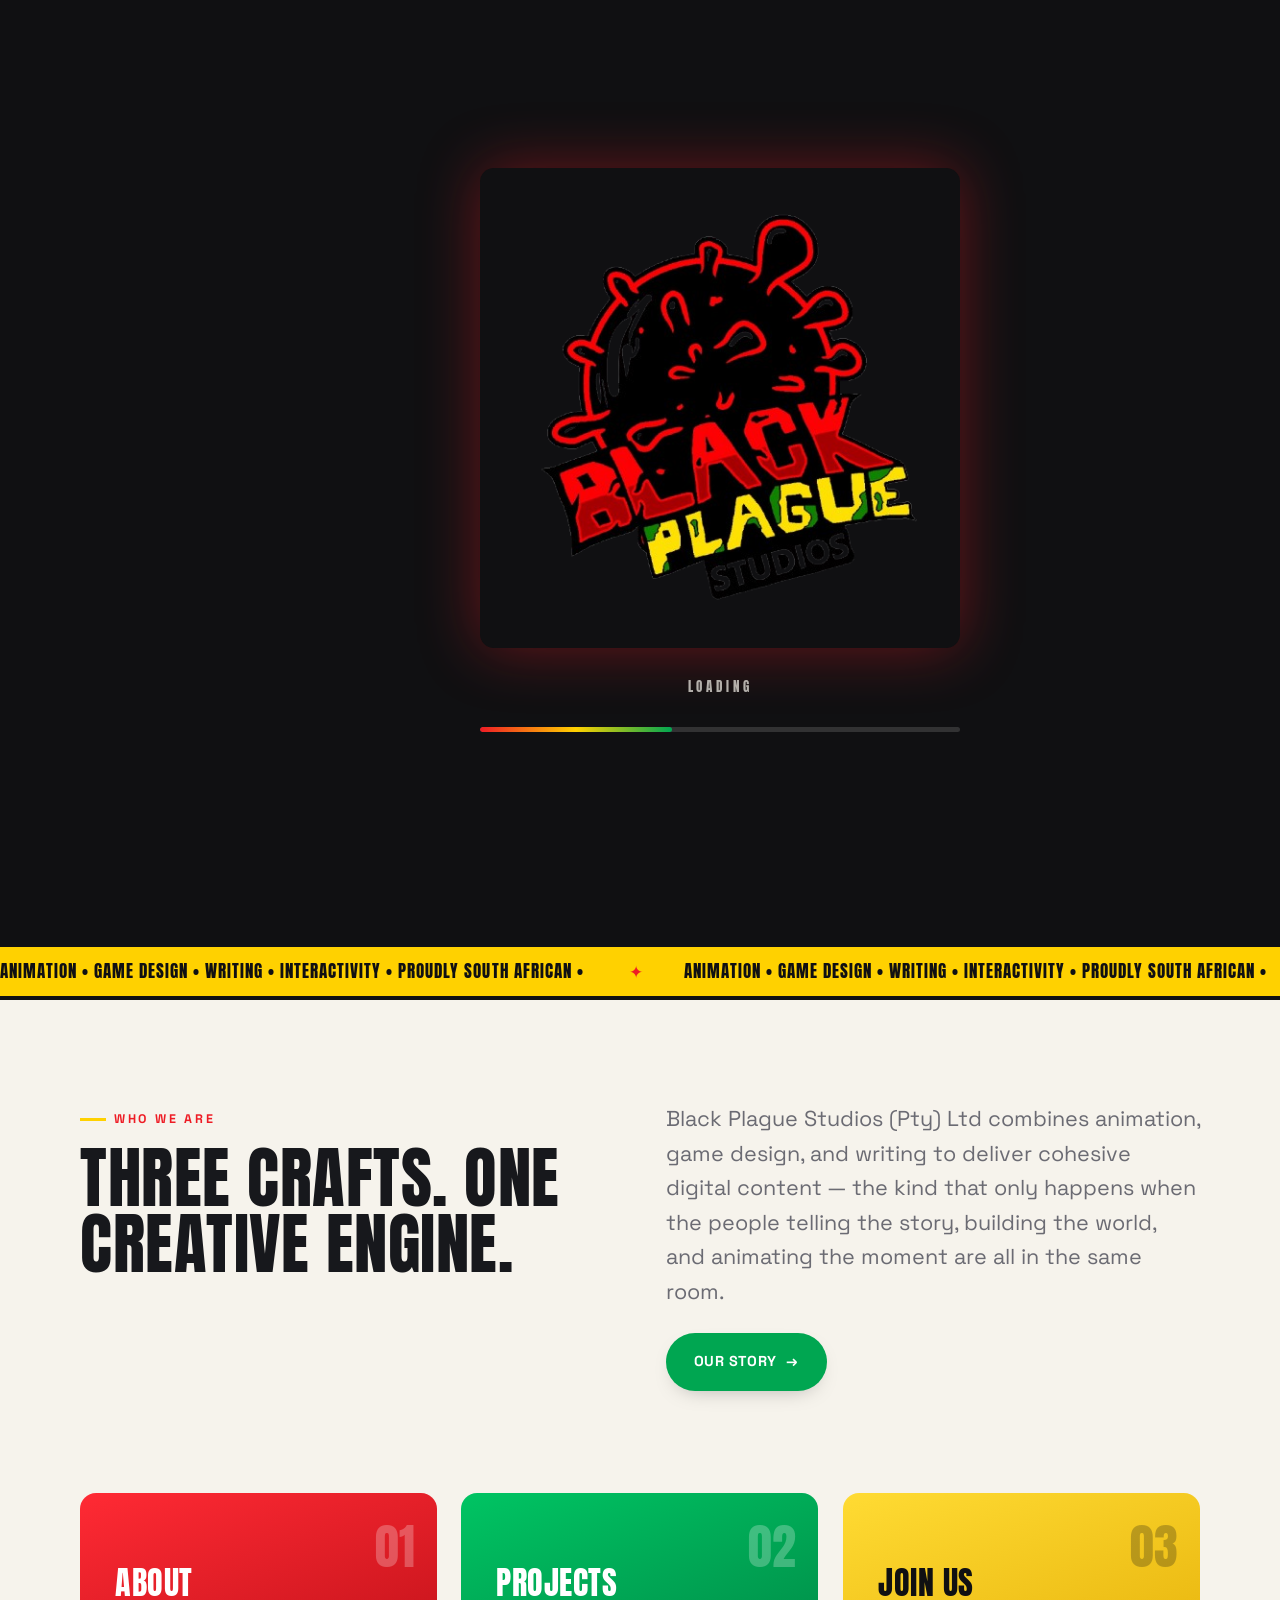
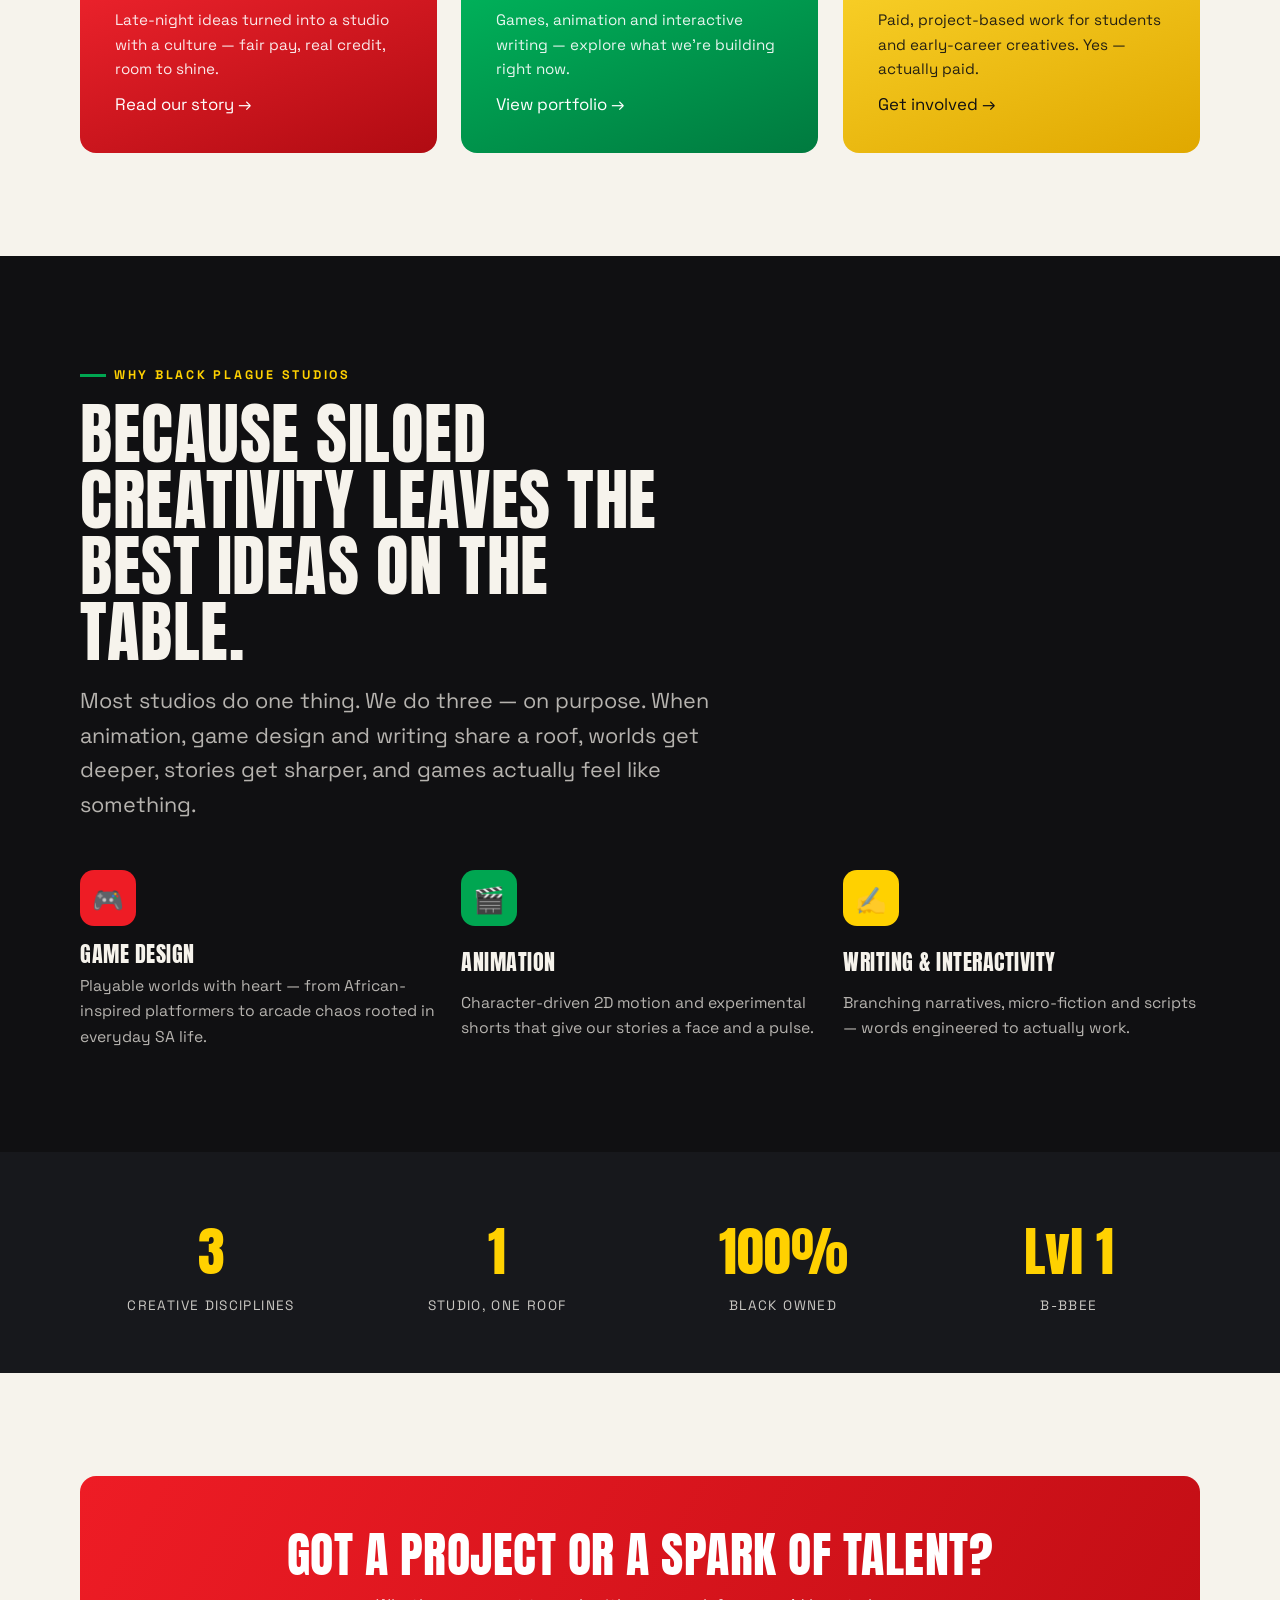
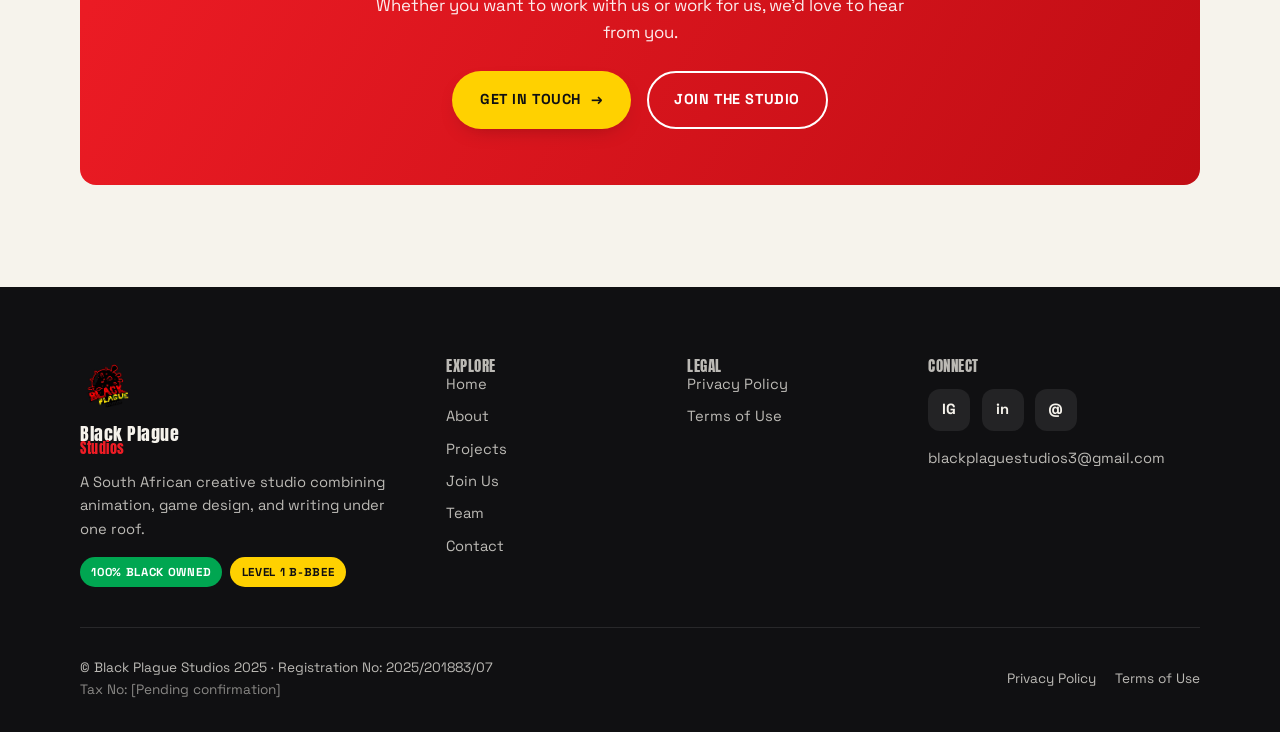
==== commit 938262eb: "update" ====
--- a/index.html
+++ b/index.html
@@ -24,7 +24,7 @@
   <!-- ===== Loading screen (CSS logo animation placeholder for future video) ===== -->
   <div class="loader" id="loader" role="status" aria-live="polite">
     <div class="loader-inner">
-      <video class="loader-video" src="assets/company animated video.mp4" poster="assets/logo.png" autoplay muted playsinline aria-label="Black Plague Studios intro animation"></video>
+      <video class="loader-video" src="assets/intro.mp4" poster="assets/logo.png" autoplay muted playsinline aria-label="Black Plague Studios intro animation"></video>
       <span class="loader-word">Loading</span>
       <div class="loader-bar"><span></span></div>
     </div>
